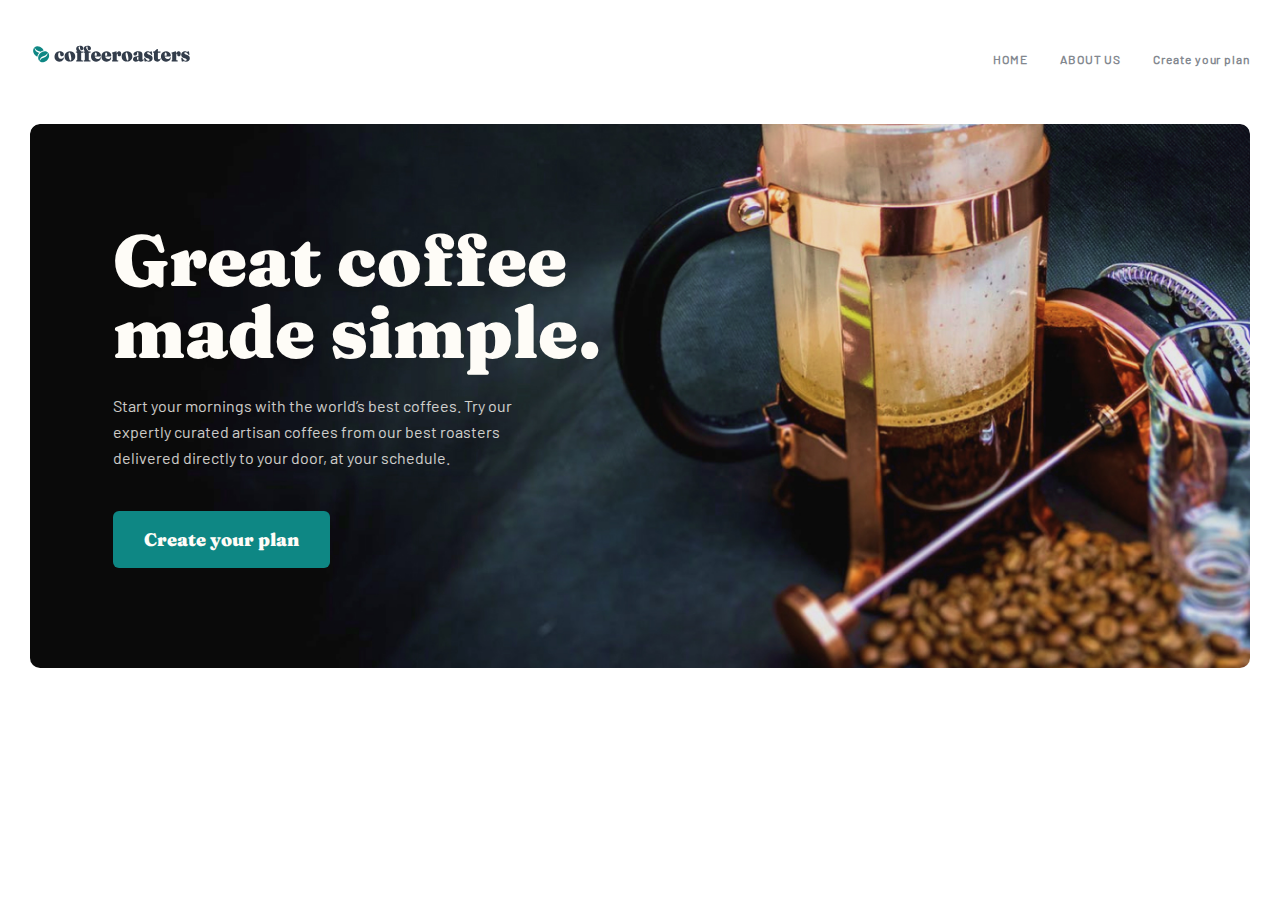
==== index.html @ 6fa4f89e "Iinitial commit" ====
<!DOCTYPE html>
<html lang="en">
<head>
    <meta charset="UTF-8">
    <meta http-equiv="X-UA-Compatible" content="IE=edge">
    <meta name="viewport" content="width=device-width, initial-scale=1.0">
    <title>cofferoaster's</title>
    <link rel="stylesheet" href="css/main.css">
</head>
<body>
    <header>
        <div class="container">
            <div class="site-header">
                <a class="site-header__logo" href="mobile.html">
                    <img src="./images/coffea-logo.svg" width="163" height="18" alt="coffea-logo">
                </a>
                <button class="site-header__btn"></button>
                <nav class="site-header__nav">
                    <ul class="site-header__nav-list">
                        <li class="site-header__list-items">
                            <a class="site-header__items-link" href="index.html">
                                HOME
                            </a>
                        </li>
                        <li class="site-header__list-items">
                            <a class="site-header__items-link" href="#">
                                ABOUT US
                            </a>
                        </li>
                        <li class="site-header__list-items">
                            <a class="site-header__items-link" href="#">
                                Create your plan
                            </a>
                        </li>
                    </ul>
                </nav>
            </div>
        </div>
    </header>
    <main class="site-main">
        <section>
            <div class="container">
                <div class="s1">
                    <div class="s1__intro">
                        <h1 class="s1__intro-title">
                            Great coffee
                            made simple. 
                        </h1>
                        <div class="s1__intro-text-box">
                            <p class="s1__intro-text">
                                Start your mornings with the world’s best coffees. Try our expertly curated artisan 
                                coffees from our best roasters delivered directly to your door, at your schedule.
                            </p>
                        </div>
                        <a class="s1__intro-btn" href="#">
                            Create your plan
                        </a>
                    </div>
                </div>
            </div>
        </section>
        <!-- <div class="add-and-remove">
            <div class="add-box">
                <a class="add" href="#">
                    add
                </a>
            </div>
            <div class="remove-box">
                <a class="remove" href="#">
                    remove
                </a>
            </div>
        </div> -->
    </main>
    <!-- <div class="modal">
        <div class="modal__show">
            <div class="modal__box">
                <button class="modal-close-button"></button>
                <nav>
                    <ul class="modal__s1-list">
                        <li class="modal__s1-items">
                            <a class="modal__s1-link" href="mobile.html">
                                Home
                            </a>
                        </li>
                        <li class="modal__s1-items">
                            <a class="modal__s1-link" href="#">
                                About Us
                            </a>
                        </li>
                        <li class="modal__s1-items">
                            <a class="modal__s1-link" href="#">
                                Create Your Plan
                            </a>
                        </li>
                    </ul>
                </nav>
            </div>
        </div>
    </div>
    <script src="./js/main.js"></script> -->
</body>
</html>
---- css/main.css ----
@font-face {
    font-family: "Fraunces";
    font-style: normal;
    font-weight: 900;
    src: local(''),
         url('../fonts/fraunces-v23-latin-900.woff2') format('woff2'),
         url('../fonts/fraunces-v23-latin-900.woff') format('woff');
}
@font-face {
    font-family: "Barlow";
    font-style: normal;
    font-weight: 400;
    src: local(''),
         url('../fonts/barlow-v12-latin-regular.woff2') format('woff2'),
         url('../fonts/barlow-v12-latin-regular.woff') format('woff');
}
  @font-face {
    font-family: "Barlow";
    font-style: italic;
    font-weight: 700;
    src: local(''),
         url('../fonts/barlow-v12-latin-700italic.woff2') format('woff2'),
         url('../fonts/barlow-v12-latin-700italic.woff') format('woff');
}
:root{
    --main-text-black-color : #333D4B;
    --main-black-bg-color: #2c343e;
    --main-green-bg-colors: #0e8784;
}
  
  /* GENERAL */
  
  html{
    height: 100%;
    box-sizing: border-box;
}
  
  body{
    display: flex;
    flex-direction: column;
    height: 100%;
    margin: 0;
    padding: 0;
    font-family: "Fraunces", "Arial", sans-serif;
    font-weight: 900;
}
  
  .visually-hidden {
    position: absolute;
    width: 1px;
    height: 1px;
    margin: -1px;
    padding: 0;
    border: 0;
    white-space: nowrap;
    clip-path: inset(100%);
    clip: rect(0 0 0 0);
    overflow: hidden;
}
  
  /* CONTAINER */
  
  .container{
    max-width: 1340px;
    margin: 0 auto;
    padding: 0 30px;
}
  
  /* STICKY-FOOTER */
  .site-main{
    flex-grow: 1;
}
.site-header {
    display: flex;
    align-items: center;
    justify-content: space-between;
    padding: 32px 0 40px 0;
}
.site-header__logo {
    
}
.site-header__btn {
    width: 16px;
    height: 15px;
    background-image: url("../images/3-pack.svg");
    background-color: transparent;
    border: 0;
}
.site-header__nav {
    display: none;
}
.site-header__nav-list {
    display: flex;
    align-items: center;
    padding-left: 0;
    list-style: none;
}

.site-header__list-items:not(:last-child) {
    margin-right: 32px;
}
.site-header__items-link {
    font-family: "Barlow";
    font-weight: 700;
    font-size: 12px;
    line-height: 15px;
    letter-spacing: 0.923077px;
    color: #83888F;
    text-decoration: none;
}
.s1 {
    width: 100%;
    height: auto;
    background-image: url("../images/coffea-mobile-hero-bg.jpg");
    background-size: cover;
    border-radius: 10px;
}
.s1__intro {
    display: flex;
    flex-direction: column;
    align-items: center;
    padding: 100px 25px;
}
.s1__intro-title {
    margin: 0 0 25px 0;
    font-size: 40px;
    line-height: 40px;
    text-align: center;
    color: #FEFCF7;
}
.s1__intro-text {
    margin: 0 0 40px 0;
    font-family: "Barlow";
    font-weight: 400;
    font-size: 15px;
    line-height: 25px;
    text-align: center;
    color: #FEFCF7;
    opacity: 0.8;
}
.s1__intro-btn {
    display: inline-block;
    font-family: "Fraunces";
    font-weight: 900;
    font-size: 18px;
    line-height: 25px;
    text-align: center;
    padding: 16px 31px;
    color: #FEFCF7;
    text-decoration: none;
    background-color: var(--main-green-bg-colors);
    border-radius: 6px;
}
/* @media only screen and (max-width: 570px) {
    .site-header {
        position: relative;
        top: 0%;
        left: 0%;
        z-index: 5;
        opacity: 1;
    }
    .modal {
        display: none;
        position: fixed;
        top: 0;
        left: 0;
        z-index: 1;
        width: 100%;
        height: 100%;
        background-color:  rgba(254, 252, 247, 0.9);
    }
    .modal__show {
        display: block;
    }
    .modal__box {
        display: flex;
        flex-direction: column;
        width: 200px;
        margin-top: 100px;
    }
    .modal-close-button {
        position: absolute;
        top: 20%;
        right: 8%;
        width: 14px;
        height: 13px;
        background-image: url("../images/close.svg");
        background-size: cover;
        background-color: transparent;
        border: 0;
    }
    .modal__s1-list {
        position: fixed;
        display: flex;
        flex-direction: column;
        align-items: center;
        width: 100%;
        height: auto;
        padding-left: 0;
        list-style: none;
    }
    .modal__s1-items {
        margin-bottom: 32px;
    }
    .modal__s1-link {
        font-size: 24px;
        line-height: 32px;
        text-align: center;
        text-decoration: none;
        color: #333D4B;
        
    }
    
}


.add-and-remove {
    
}
.add-box {
    display: none;
}
.add {

}
.remove-box {
    display: block;
}
.remove {

}
 */

@media only screen and (min-width: 570px){
    .site-header__logo {
        width: 236px;
        height: 26px;
    }
    .site-header__nav {
        display: block;
    }
    .site-header__btn {
        display: none;
    }
    .s1__intro {
        display: flex;
        flex-direction: column;
        align-items: flex-start;
        width: 400px;
        margin-left: 58px;
    }
    .s1__intro-title {
        font-size: 48px;
        line-height: 48px;
        text-align: start;
    }
    .s1__intro-text {
        text-align: start;
    }
    .s1 {
        background-image: url("../images/s1-tablet-bg.jpg");
    }

}
@media only screen and (min-width: 870px){
    .site-header__logo{
        width: 236px;
        height: 26px;
    }
    .site-header__items-link:hover {
        color: #333D4B;
    }
    .s1 {
        background-image: url("../images/s1-bg-desktop.jpg");
    }
    .s1__intro {
        width: 500px;
    }
    .s1__intro-title {
        font-size: 72px;
        line-height: 72px;
    }
    .s1__intro-text-box {
        width: 440px;
    }
    .s1__intro-text {
        font-size: 16px;
        line-height: 26px;
    }
    .s1__intro-btn:hover {
        background-color: #66D2CF;
    }
}
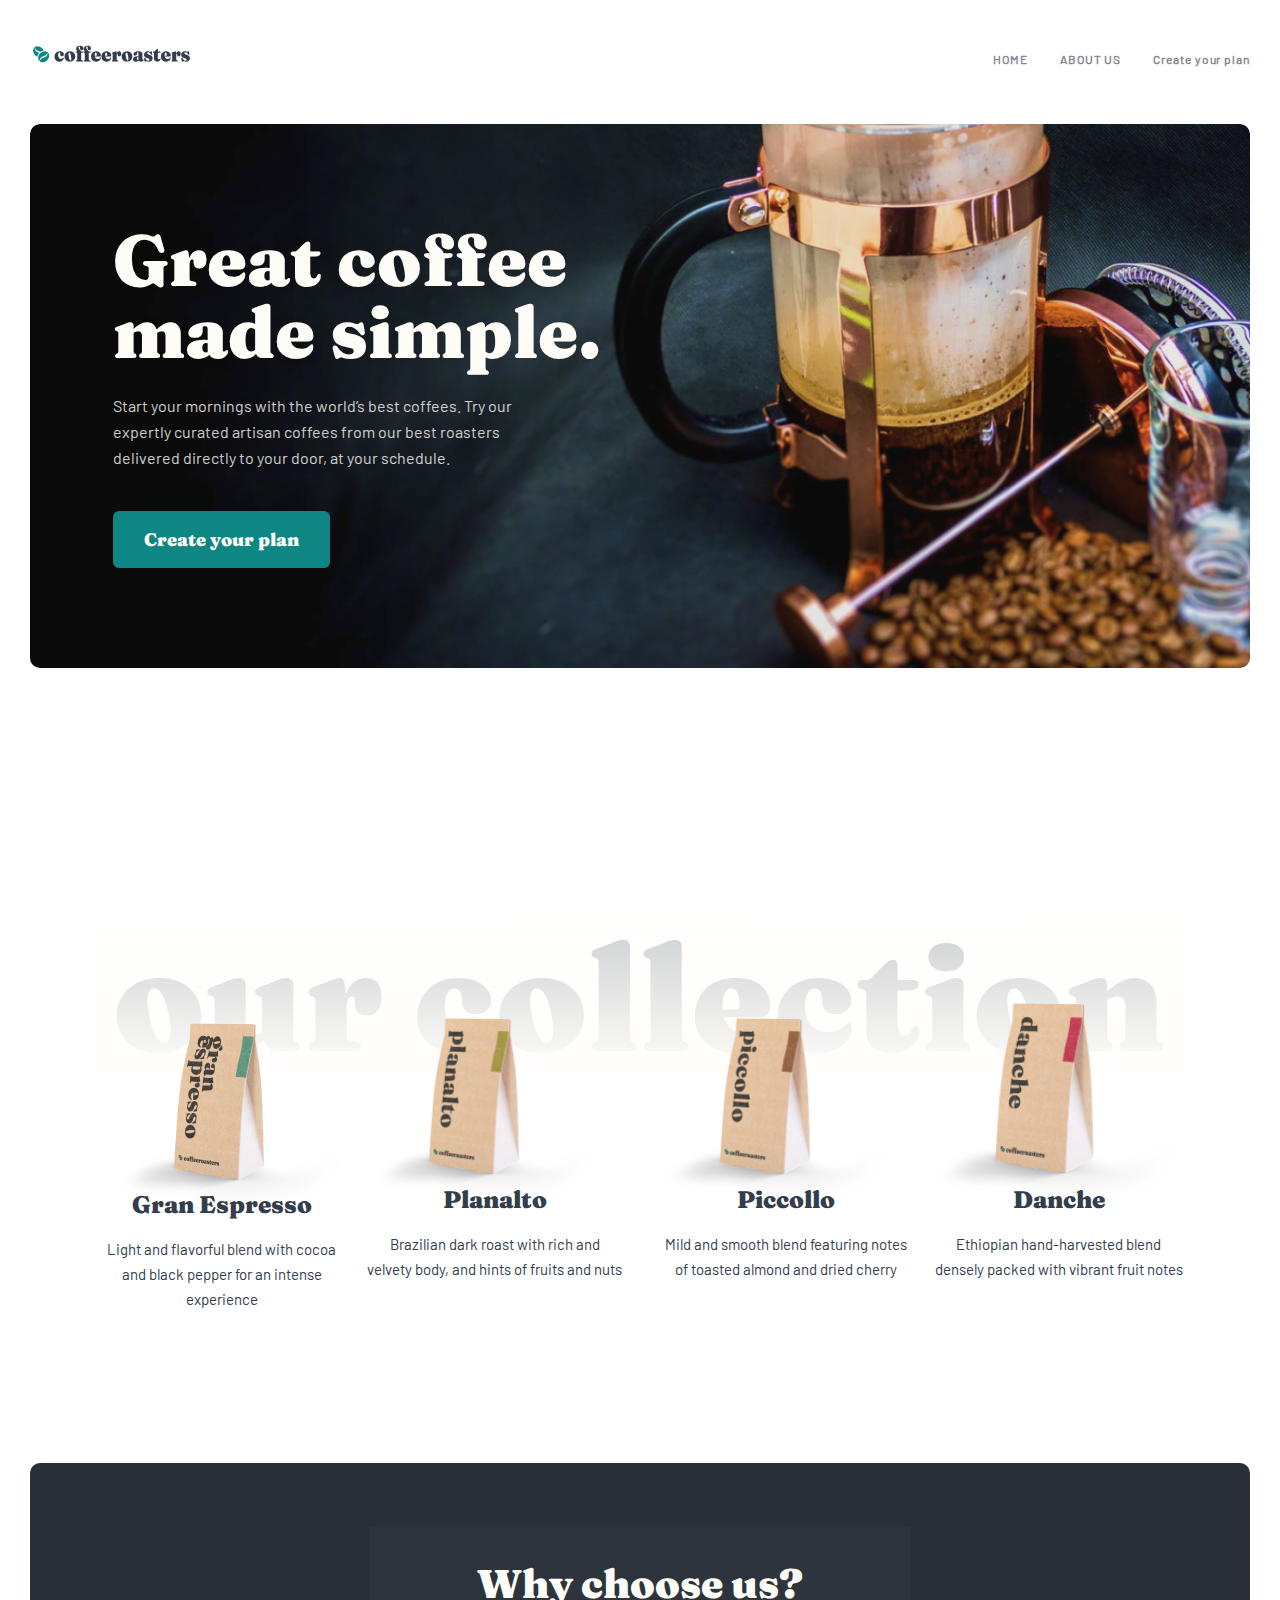
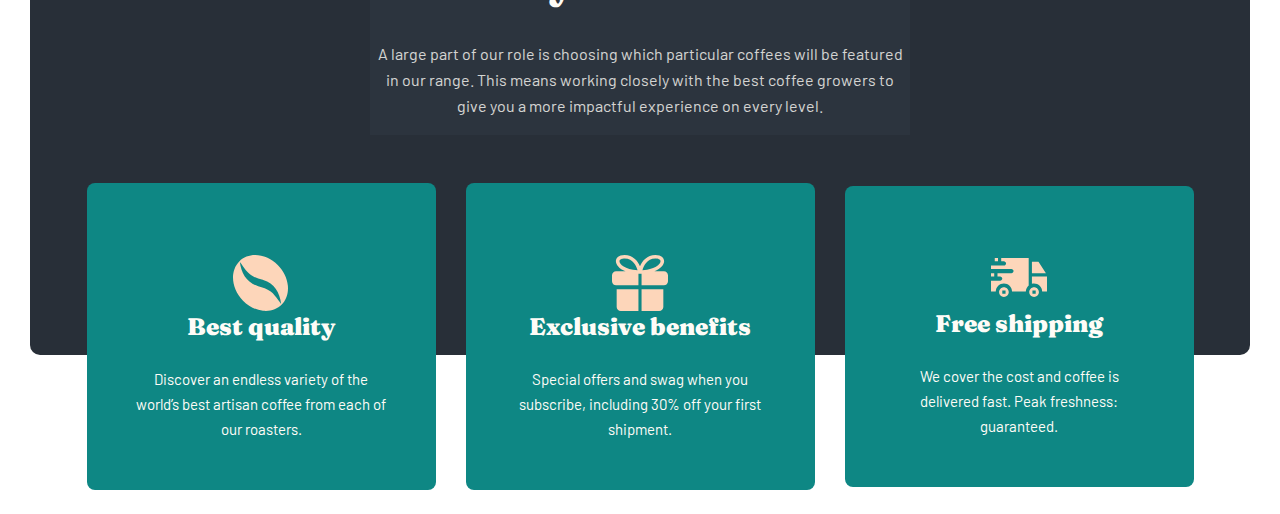
==== commit 43ac38ba: "add 2 sections" ====
--- a/index.html
+++ b/index.html
@@ -15,25 +15,27 @@
                     <img src="./images/coffea-logo.svg" width="163" height="18" alt="coffea-logo">
                 </a>
                 <button class="site-header__btn"></button>
-                <nav class="site-header__nav">
-                    <ul class="site-header__nav-list">
-                        <li class="site-header__list-items">
-                            <a class="site-header__items-link" href="index.html">
-                                HOME
-                            </a>
-                        </li>
-                        <li class="site-header__list-items">
-                            <a class="site-header__items-link" href="#">
-                                ABOUT US
-                            </a>
-                        </li>
-                        <li class="site-header__list-items">
-                            <a class="site-header__items-link" href="#">
-                                Create your plan
-                            </a>
-                        </li>
-                    </ul>
-                </nav>
+                <div class="site-header__nav-box">
+                    <nav class="site-header__nav-show">
+                        <ul class="site-header__nav-list">
+                            <li class="site-header__list-items">
+                                <a class="site-header__items-link" href="index.html">
+                                    HOME
+                                </a>
+                            </li>
+                            <li class="site-header__list-items">
+                                <a class="site-header__items-link" href="#">
+                                    ABOUT US
+                                </a>
+                            </li>
+                            <li class="site-header__list-items">
+                                <a class="site-header__items-link" href="#">
+                                    Create your plan
+                                </a>
+                            </li>
+                        </ul>
+                    </nav>
+                </div>
             </div>
         </div>
     </header>
@@ -59,45 +61,102 @@
                 </div>
             </div>
         </section>
-        <!-- <div class="add-and-remove">
-            <div class="add-box">
-                <a class="add" href="#">
-                    add
-                </a>
-            </div>
-            <div class="remove-box">
-                <a class="remove" href="#">
-                    remove
-                </a>
-            </div>
-        </div> -->
-    </main>
-    <!-- <div class="modal">
-        <div class="modal__show">
-            <div class="modal__box">
-                <button class="modal-close-button"></button>
-                <nav>
-                    <ul class="modal__s1-list">
-                        <li class="modal__s1-items">
-                            <a class="modal__s1-link" href="mobile.html">
-                                Home
-                            </a>
+        <section>
+            <div class="container">
+                <div class="s2">
+                    <!-- <div class="s2__intro-img"></div> -->
+                    <ul class="s2__list">
+                        <li class="s2__items">
+                            <div class="s2__items-box">
+                                <h3 class="s2__titles">
+                                    Gran Espresso
+                                </h3>
+                                <p class="s2__text">
+                                    Light and flavorful blend with cocoa and black pepper for an intense experience
+                                </p>
+                            </div>
                         </li>
-                        <li class="modal__s1-items">
-                            <a class="modal__s1-link" href="#">
-                                About Us
-                            </a>
+                        <li class="s2__items">
+                            <div class="s2__items-box">
+                                <h3 class="s2__titles">
+                                    Planalto
+                                </h3>
+                                <p class="s2__text">
+                                    Brazilian dark roast with rich and velvety body, and hints of fruits and nuts
+                                </p>
+                            </div>
                         </li>
-                        <li class="modal__s1-items">
-                            <a class="modal__s1-link" href="#">
-                                Create Your Plan
-                            </a>
+                        <li class="s2__items">
+                            <div class="s2__items-box">
+                                <h3 class="s2__titles">
+                                    Piccollo
+                                </h3>
+                                <p class="s2__text">
+                                    Mild and smooth blend featuring notes of toasted almond and dried cherry 
+                                </p>
+                            </div>
+                        </li>
+                        <li class="s2__items">
+                            <div class="s2__items-box">
+                                <h3 class="s2__titles">
+                                    Danche
+                                </h3>
+                                <p class="s2__text">
+                                    Ethiopian hand-harvested blend densely packed with vibrant fruit notes
+                                </p>
+                            </div>
                         </li>
                     </ul>
-                </nav>
+                </div>
             </div>
-        </div>
-    </div>
-    <script src="./js/main.js"></script> -->
+        </section>
+        <section>
+            <div class="container">
+                <div class="s3">
+                    <div class="s3__intro-box">
+                        <h2 class="s3__title">
+                            Why choose us?
+                        </h2>
+                        <p class="s3__text">
+                            A large part of our role is choosing which particular coffees will be featured  in our range. This means working closely with the best coffee growers to give you a more impactful experience on every level.
+                        </p>
+                    </div>
+                    <ul class="s3__list">
+                        <li class="s3__items">
+                            <div class="s3__items-box">
+                                <h3 class="s3__items-title">
+                                    Best quality
+                                </h3>
+                                <p class="s3__items-text">
+                                    Discover an endless variety of the world’s best artisan coffee from each of our roasters.
+                                </p>
+                            </div>
+                        </li>
+                        <li class="s3__items">
+                            <div class="s3__items-box">
+                                <h3 class="s3__items-title">
+                                    Exclusive benefits
+                                </h3>
+                                <p class="s3__items-text">
+                                    Special offers and swag when you subscribe, including 30% off your first shipment.
+                                </p>
+                            </div>
+                        </li>
+                        <li class="s3__items">
+                            <div class="s3__items-box">
+                                <h3 class="s3__items-title">
+                                    Free shipping
+                                </h3>
+                                <p class="s3__items-text">
+                                    We cover the cost and coffee is delivered fast. Peak freshness: guaranteed.
+                                </p>
+                            </div>
+                        </li>
+                    </ul>
+                </div>
+            </div>
+        </section>
+    </main>
+    <script src="./js/main.js"></script>
 </body>
 </html>--- a/css/main.css
+++ b/css/main.css
@@ -63,7 +63,7 @@
   .container{
     max-width: 1340px;
     margin: 0 auto;
-    padding: 0 30px;
+    padding: 0 20px;
 }
   
   /* STICKY-FOOTER */
@@ -71,6 +71,7 @@
     flex-grow: 1;
 }
 .site-header {
+    position: relative;
     display: flex;
     align-items: center;
     justify-content: space-between;
@@ -108,6 +109,8 @@
     color: #83888F;
     text-decoration: none;
 }
+
+
 .s1 {
     width: 100%;
     height: auto;
@@ -151,7 +154,158 @@
     background-color: var(--main-green-bg-colors);
     border-radius: 6px;
 }
-/* @media only screen and (max-width: 570px) {
+
+.s2 {
+    display: flex;
+    flex-direction: column;
+    flex-wrap: wrap;
+    align-items: center;
+    padding: 120px 0;
+}
+.s2__intro-img {
+    width: 100%;
+    height: 72px;
+    margin-bottom: 22px;
+
+}
+.s2__list {
+    display: flex;
+    flex-direction: column;
+    align-items: center;
+    flex-wrap: wrap;
+    padding-left: 0;
+    list-style: none;
+    background-image: url("../images/our-collection.svg");
+    background-position: calc(50% + 0px) calc(10% + -151px);
+    background-repeat: no-repeat;
+    background-size: contain;
+}
+.s2__items {
+    position: static;
+    margin-top: 70px;
+    margin-bottom: 48px;
+}
+.s2__items::before {
+    display: block;
+    width: 200px;
+    height: 151px;
+    margin: 0 auto 24px auto;
+    background-image: url("../images/gran-ekspresso-1.png");
+    background-size: contain;
+    background-repeat: no-repeat;
+    content: "";
+}
+.s2__items:nth-child(2)::before {
+    background-image: url("../images/planalto-2.png");
+}
+.s2__items:nth-child(3)::before {
+    background-image: url("../images/piccollo-3.png");
+}
+.s2__items:nth-child(4)::before {
+    background-image: url("../images/danche-4.png");
+}
+.s2__items-box {
+    max-width: 282px;
+    margin: 0 auto;
+}
+.s2__titles {
+    margin: 0 0 16px 0;
+    font-size: 24px;
+    line-height: 32px;
+    text-align: center;
+    color: #333D4B;
+}
+.s2__text {
+    font-family: "Barlow";
+    font-weight: 400;
+    font-size: 15px;
+    line-height: 25px;
+    text-align: center;
+    color: #333D4B;
+}
+
+.s3 {
+    position: relative;
+    display: flex;
+    flex-direction: column;
+    align-items: center;
+    padding: 64px 24px 660px 24px;
+    background-color: #282f38;
+    border-radius: 10px;
+}
+.s3__intro-box {
+    max-width: 280px;
+    background-color: #2C343E;
+}
+.s3__title {
+    font-size: 28px;
+    line-height: 28px;
+    text-align: center;
+    color: #FEFCF7;
+}
+.s3__text {
+    font-family: "Barlow";
+    font-weight: 400;
+    font-size: 15px;
+    line-height: 25px;
+    text-align: center;
+    color: #FEFCF7;
+    opacity: 0.8;
+}
+.s3__list {
+    position: absolute;
+    top: 35%;
+    left: 0%;
+    display: flex;
+    flex-direction: column;
+    width: 100%;
+    margin: 0 auto;
+    align-items: center;
+    padding-left: 0;
+    list-style: none;
+}
+.s3__items {
+    max-width: 270px;
+    margin-bottom: 24px;
+    padding: 72px 12px 48px 12px;
+    background-color: #0E8784;
+    border-radius: 8px;
+}
+.s3__items::before {
+    display: block;
+    max-width: 72px;
+    height: 72px;
+    margin: 0 auto 56px auto;
+    background-image: url("../images/best-quality.svg");
+    background-repeat: no-repeat;
+    content: "";
+}
+.s3__items:nth-child(2)::before {
+    background-image: url("../images/benefit.svg");
+}
+.s3__items:last-child::before {
+    max-width: 72px;
+    height: 50px;
+    background-image: url("../images/shipping.svg");
+}
+.s3__items-title {
+    margin: 0 0 24px 0;
+    font-size: 24px;
+    line-height: 32px;
+    text-align: center;
+    color: #FEFCF7;
+}
+.s3__items-text {
+    margin: 0;
+    font-family: "Barlow";
+    font-weight: 400;
+    font-size: 15px;
+    line-height: 25px;
+    text-align: center;
+    color: #FEFCF7;
+}
+
+@media only screen and (max-width: 570px) {
     .site-header {
         position: relative;
         top: 0%;
@@ -159,50 +313,36 @@
         z-index: 5;
         opacity: 1;
     }
-    .modal {
+    .site-header__nav-box {
         display: none;
-        position: fixed;
-        top: 0;
+        position:   absolute;
+        top: 100%;
         left: 0;
         z-index: 1;
         width: 100%;
-        height: 100%;
-        background-color:  rgba(254, 252, 247, 0.9);
-    }
-    .modal__show {
+        height: calc(100vh - 90px);
+        background-color: rgba(254, 252, 247, 0.9);
+    }
+    .site-header__nav-show {
         display: block;
     }
-    .modal__box {
-        display: flex;
-        flex-direction: column;
-        width: 200px;
-        margin-top: 100px;
-    }
-    .modal-close-button {
-        position: absolute;
-        top: 20%;
-        right: 8%;
-        width: 14px;
-        height: 13px;
-        background-image: url("../images/close.svg");
-        background-size: cover;
-        background-color: transparent;
-        border: 0;
-    }
-    .modal__s1-list {
+    .site-header__nav-list {
         position: fixed;
         display: flex;
         flex-direction: column;
         align-items: center;
         width: 100%;
         height: auto;
+        margin-top: 80px;
         padding-left: 0;
         list-style: none;
     }
-    .modal__s1-items {
+    .site-header__list-items {
         margin-bottom: 32px;
     }
-    .modal__s1-link {
+    .site-header__items-link {
+        font-family: "Fraunces";
+        font-weight: 900;
         font-size: 24px;
         line-height: 32px;
         text-align: center;
@@ -213,27 +353,12 @@
     
 }
 
-
-.add-and-remove {
-    
-}
-.add-box {
-    display: none;
-}
-.add {
-
-}
-.remove-box {
-    display: block;
-}
-.remove {
-
-}
- */
-
 @media only screen and (min-width: 570px){
+    .container {
+        padding: 0 25px;
+    }
     .site-header__logo {
-        width: 236px;
+        max-width: 236px;
         height: 26px;
     }
     .site-header__nav {
@@ -246,7 +371,7 @@
         display: flex;
         flex-direction: column;
         align-items: flex-start;
-        width: 400px;
+        max-width: 400px;
         margin-left: 58px;
     }
     .s1__intro-title {
@@ -260,9 +385,105 @@
     .s1 {
         background-image: url("../images/s1-tablet-bg.jpg");
     }
-
-}
+    .s2__list {
+        display: flex;
+        flex-direction: row;
+        flex-wrap: wrap;
+        justify-content: center;
+        margin-top: 50px;
+        background-image: url("../images/our-colection-tablet.svg");
+        background-position: calc(50% + 0px) calc(10% + -105px);
+        background-size: contain;
+    }
+    .s2__items {
+        display: flex;
+        flex-wrap: wrap;
+        align-items: center;
+        justify-content: space-between;
+        margin: 0;
+    }
+    .s2__items:first-child{
+        margin-top: 50px;
+    }
+    .s2__items::before {
+        display: block;
+        width: 255px;
+        height: 193px;
+        margin-right: 36px;
+        background-image: url("../images/gran-ekspresso-1.png");
+        background-size: contain;
+        background-repeat: no-repeat;
+        content: "";;
+    }
+    .s2__items:nth-child(2)::before {
+        margin: 35px 36px 0 0;
+        background-image: url("../images/planalto-2.png");
+    }
+    .s2__items:nth-child(3)::before {
+        margin: 35px 36px 0 0;
+        background-image: url("../images/piccollo-3.png");
+    }
+    .s2__items:nth-child(4)::before {
+        margin: 35px 36px 0 0;
+        background-image: url("../images/danche-4.png");
+    }
+    .s2__items-box {
+        margin-top: -12px;
+    }
+    .s3 {
+        padding-bottom: 365px;
+    }
+    .s3__intro-box {
+        max-width: 540px;
+    }
+    .s3__title {
+        font-size: 32px;
+        line-height: 48px;
+    }
+    .s3__list {
+        top: 50%;
+    }
+    .s3__items {
+        display: flex;
+        flex-direction: row;
+        align-items: center;
+        max-width: 573px;
+        margin-bottom: 24px;
+        padding: 41px 48px 41px 70px;
+        background-color: #0E8784;
+        border-radius: 8px;
+    }
+    .s3__items::before {
+        display: block;
+        width: 56px;
+        height: 56px;
+        margin: 0 56px 0 0;
+        background-image: url("../images/best-quality.svg");
+        background-repeat: no-repeat;
+        background-size: contain;
+        content: "";
+    }
+    .s3__items:nth-child(2)::before {
+        background-image: url("../images/benefit.svg");
+    }
+    .s3__items:last-child::before {
+        max-width: 72px;
+        height: 50px;
+        background-image: url("../images/shipping.svg");
+    }
+
+    .s3__items-box {
+        width: 343px;
+    }
+
+
+
+}
+
 @media only screen and (min-width: 870px){
+    .container {
+        padding: 0 30px;
+    }
     .site-header__logo{
         width: 236px;
         height: 26px;
@@ -274,7 +495,7 @@
         background-image: url("../images/s1-bg-desktop.jpg");
     }
     .s1__intro {
-        width: 500px;
+        max-width: 500px;
     }
     .s1__intro-title {
         font-size: 72px;
@@ -290,4 +511,81 @@
     .s1__intro-btn:hover {
         background-color: #66D2CF;
     }
-}
+    .s2__list {
+        display: flex;
+        flex-wrap: nowrap;
+        align-items: flex-start;
+        justify-content: space-between;
+        background-image: url("../images/our-collection-laptop.svg");
+        background-position: calc(50% + 0px) calc(50% + -108px);
+        background-size: contain;
+    }
+    .s2__items {
+        display: flex;
+        flex-direction: column;
+        justify-content: space-between;
+        margin-top: 130px;
+    }
+    .s2__items:nth-child(1)::before {
+        margin-top: 120px;
+    }
+    .s2__items:nth-child(2)::before {
+        margin: 35px 36px 0 0;
+        background-image: url("../images/planalto-2.png");
+    }
+    .s2__items:nth-child(3)::before {
+        margin: 35px 36px 0 0;
+        background-image: url("../images/piccollo-3.png");
+    }
+    .s2__items:nth-child(4)::before {
+        margin: 35px 0 0 0;
+        background-image: url("../images/danche-4.png");
+    }
+    .s2__items::before {
+        margin: 0;
+    }
+    .s2__items-box {
+        max-width: 255px;
+    }
+    .s3 {
+        padding-bottom: 220px;
+    }
+    .s3__list {
+        top: 65%;
+        display: flex;
+        flex-direction: row;
+        justify-content: center;
+        margin: 0 auto;
+    }
+    .s3__items {
+        max-width: 350px;
+        display: flex;
+        flex-direction: column;
+        align-items: center;
+        padding: 72px 47px 48px 47px;
+    }
+    .s3__items::before {
+        margin: 0 auto;
+    }
+    .s3__items:not(:last-child){
+        margin-right: 30px;
+    }
+    .s3__items-box {
+        max-width: 255px;
+    }
+    .s3__title {
+        font-size: 40px;
+        line-height: 48px;
+    }
+    .s3__text {
+        font-size: 16px;
+        line-height: 26px;
+    }
+
+
+
+
+}
+
+
+
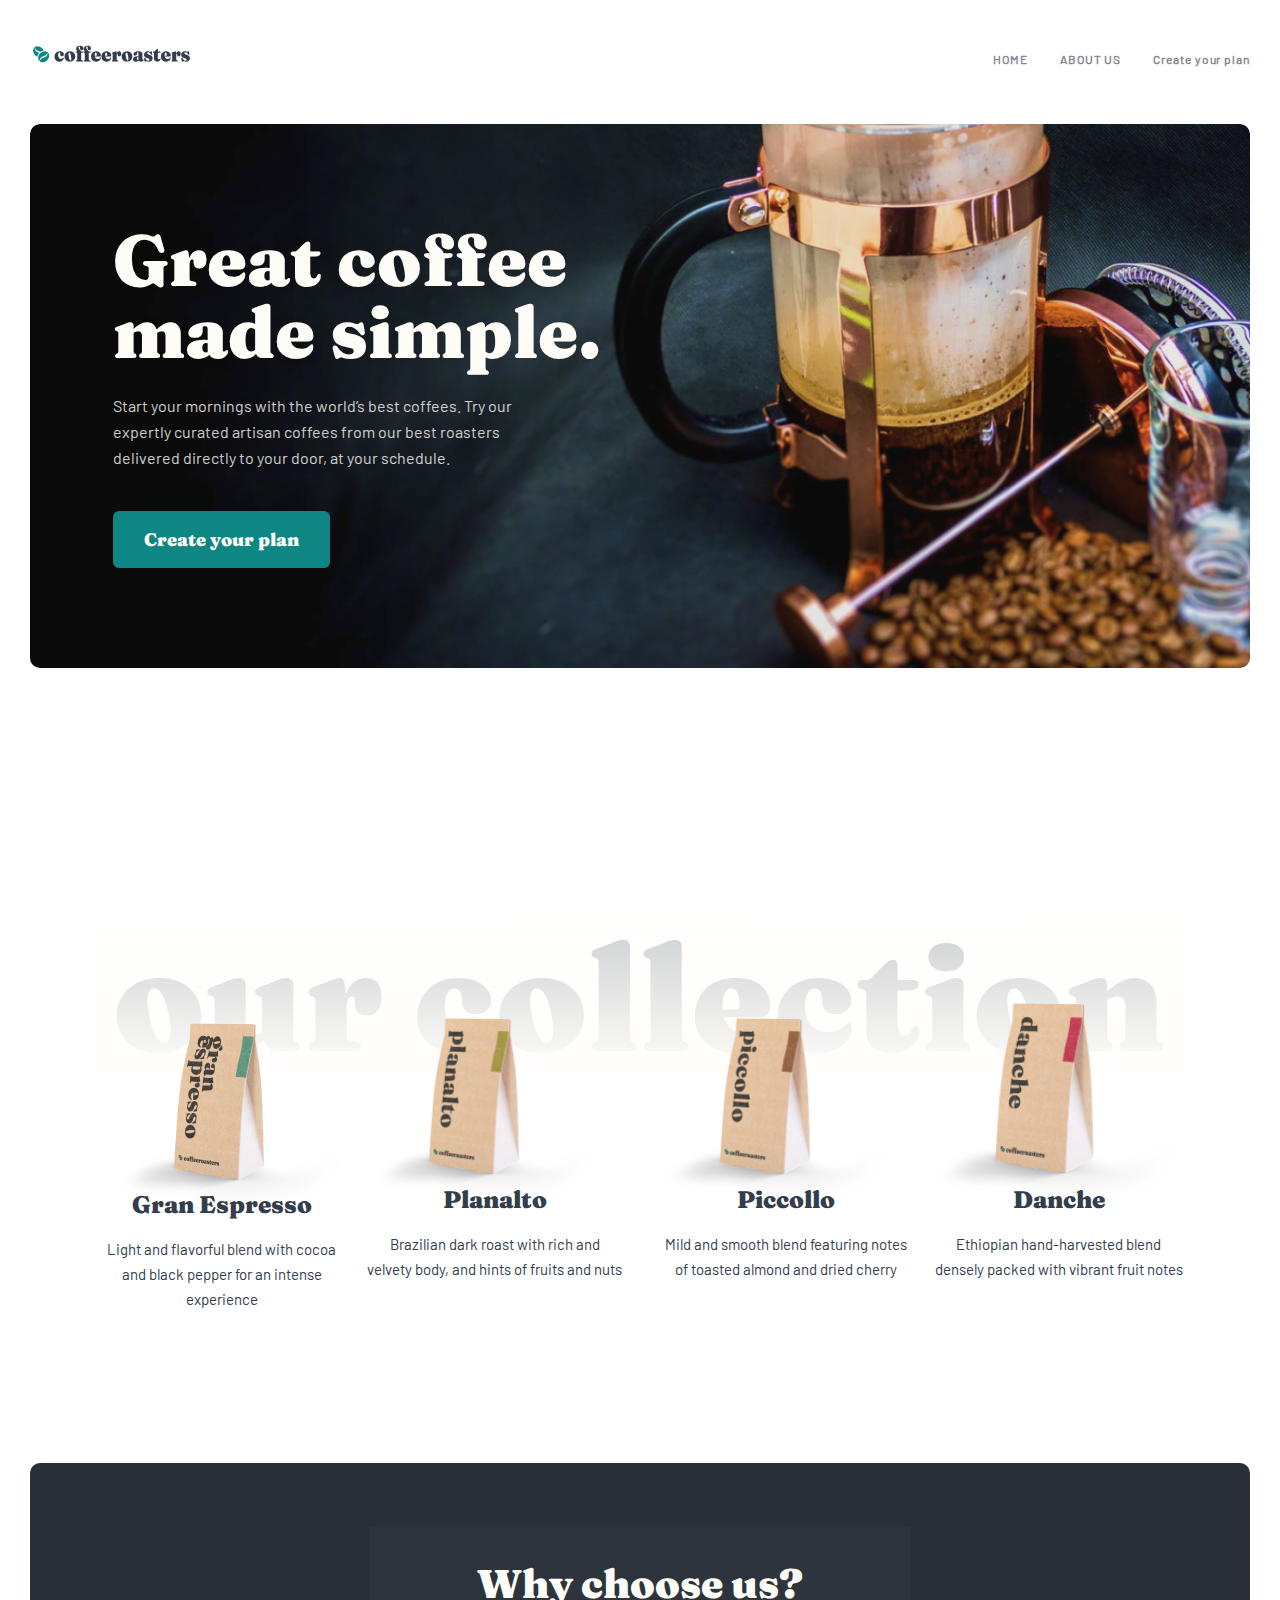
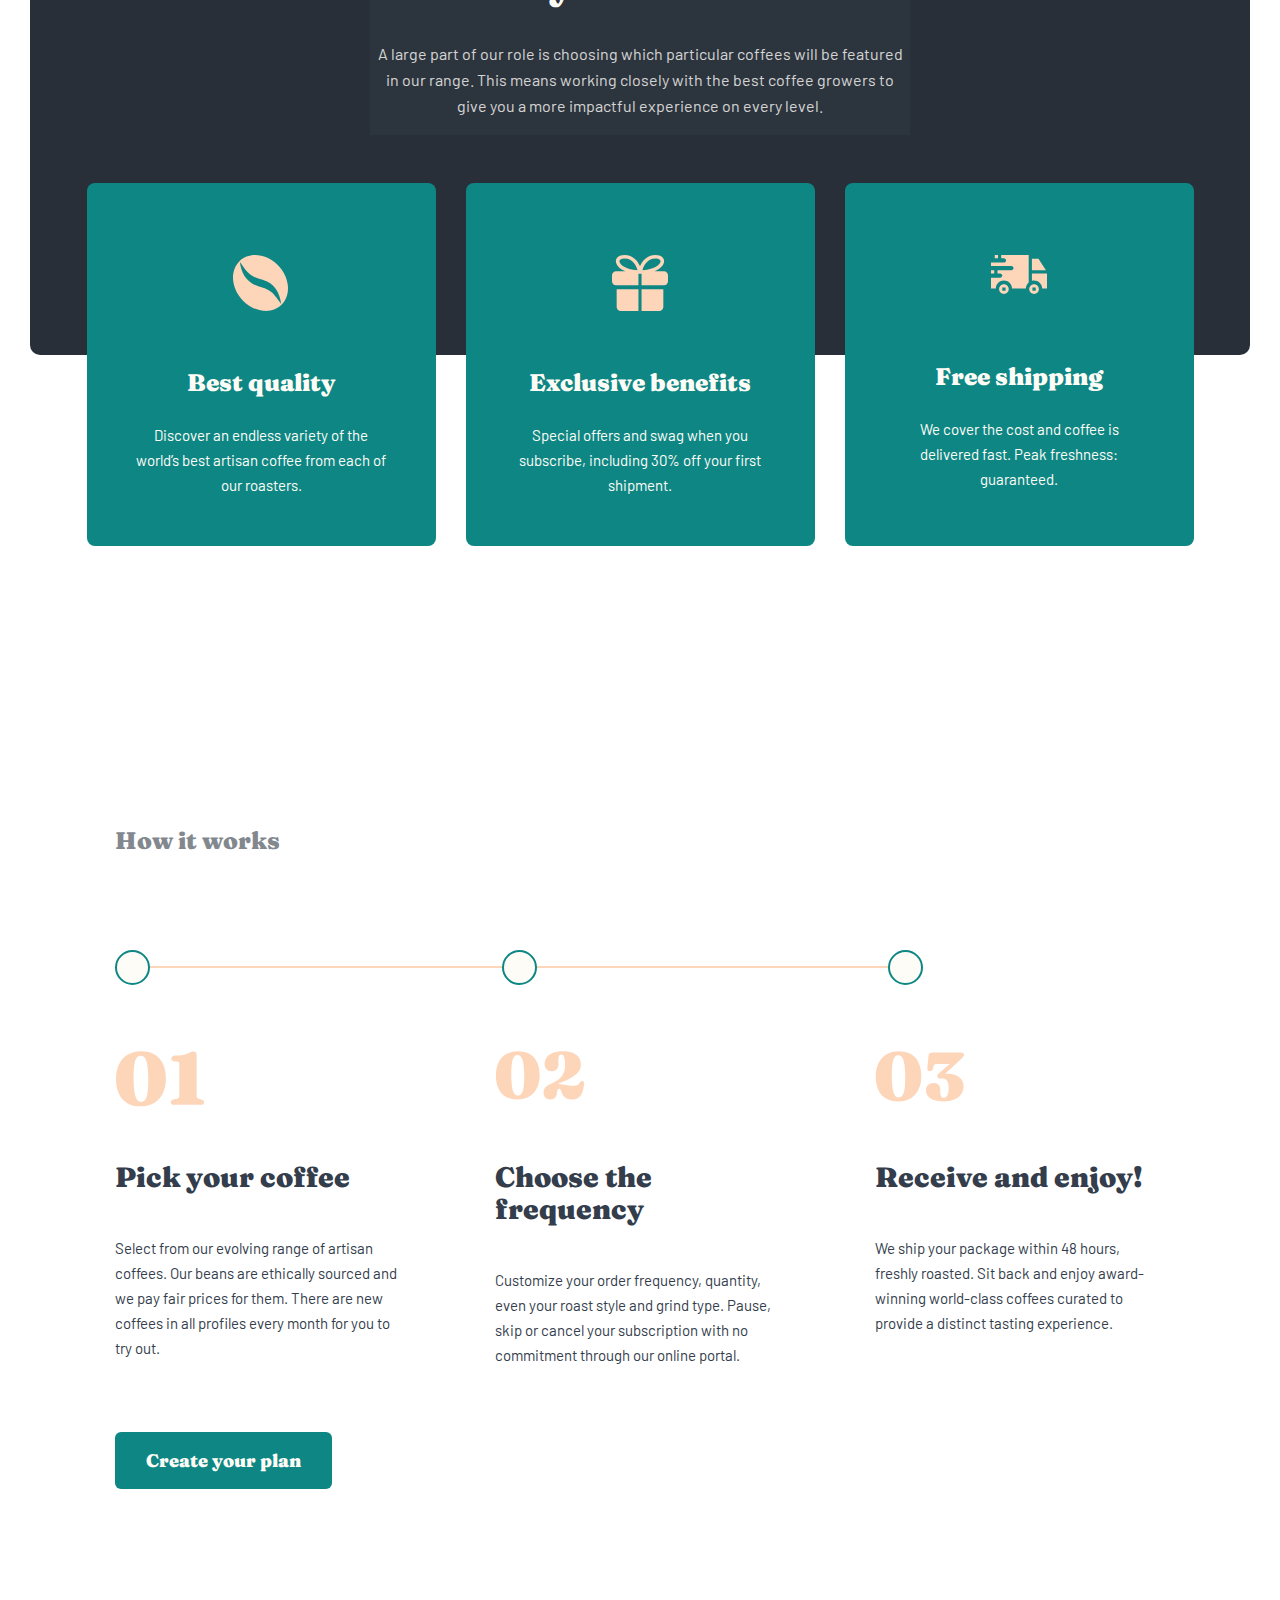
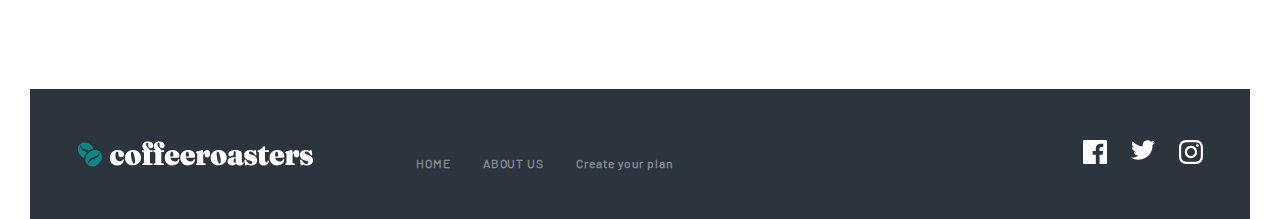
==== commit 169f2b87: "add 2 sections and fix some errors" ====
--- a/index.html
+++ b/index.html
@@ -156,7 +156,97 @@
                 </div>
             </div>
         </section>
+        <section>
+            <div class="container">
+                <div class="s4">
+                    <h2 class="s4__title">
+                        How it works
+                    </h2>
+                    <ul class="s4__list">
+                        <li class="s4__items">
+                            <div class="s4__items-box">
+                                <h3 class="s4__items-title">
+                                    Pick your coffee
+                                </h3>
+                                <p class="s4__items-text">
+                                    Select from our evolving range of artisan coffees. Our beans are ethically sourced and we pay fair prices for them. There are new coffees in all profiles every month for you to try out.
+                                </p>
+                            </div>
+                        </li>
+                        <li class="s4__items">
+                            <div class="s4__items-box">
+                                <h3 class="s4__items-title">
+                                    Choose the frequency
+                                </h3>
+                                <p class="s4__items-text">
+                                    Customize your order frequency, quantity, even your roast style and grind type. Pause, skip or cancel your subscription with no commitment through our online portal.
+                                </p>
+                            </div>
+                        </li>
+                        <li class="s4__items">
+                            <div class="s4__items-box">
+                                <h3 class="s4__items-title">
+                                    Receive and enjoy!
+                                </h3>
+                                <p class="s4__items-text">
+                                    We ship your package within 48 hours, freshly roasted. Sit back and enjoy award-winning 
+                                    world-class coffees curated to provide a distinct tasting experience.
+                                </p>
+                            </div>
+                        </li>
+                    </ul>
+                    <a class="s4__button" href="#">
+                        Create your plan
+                    </a>
+                </div>
+            </div>
+        </section>
     </main>
+
+    <footer>
+        <div class="container">
+            <div class="site-footer">
+                <a class="site-footer__logo" href="index.html">
+                    <img class="site-footer__logo" src="./images/coffea-logo-white.svg" width="218" height="24" alt="site footer logo">
+                </a>
+                <ul class="site-footer__nav-list">
+                    <li class="site-footer__nav-items">
+                        <a class="site-footer__nav-link" href="index.html">
+                            HOME
+                        </a>
+                    </li>
+                    <li class="site-footer__nav-items">
+                        <a class="site-footer__nav-link" href="#">
+                            ABOUT US
+                        </a>
+                    </li>
+                    <li class="site-footer__nav-items">
+                        <a class="site-footer__nav-link" href="#">
+                            Create your plan
+                        </a>
+                    </li>
+                </ul>
+                <div class="site-footer__social-icons-box">
+                    <a class="site-footer__social-icons" href="#">
+                        <svg class="site-footer__social-icons" width="24" height="24" viewBox="0 0 24 24" fill="CurrentColor" xmlns="http://www.w3.org/2000/svg">
+                            <path d="M22.675 0H1.325C0.593 0 0 0.593 0 1.325V22.676C0 23.407 0.593 24 1.325 24H12.82V14.706H9.692V11.084H12.82V8.413C12.82 5.313 14.713 3.625 17.479 3.625C18.804 3.625 19.942 3.724 20.274 3.768V7.008L18.356 7.009C16.852 7.009 16.561 7.724 16.561 8.772V11.085H20.148L19.681 14.707H16.561V24H22.677C23.407 24 24 23.407 24 22.675V1.325C24 0.593 23.407 0 22.675 0Z" fill="CurrentColor"/>
+                            </svg>
+                    </a>
+                    <a class="site-footer__social-icons" href="#">
+                        <svg class="site-footer__social-icons" width="24" height="20" viewBox="0 0 24 20" fill="CurrentColor" xmlns="http://www.w3.org/2000/svg">
+                            <path d="M24 2.55699C23.117 2.94899 22.168 3.21299 21.172 3.33199C22.189 2.72299 22.97 1.75799 23.337 0.607986C22.386 1.17199 21.332 1.58199 20.21 1.80299C19.313 0.845986 18.032 0.247986 16.616 0.247986C13.437 0.247986 11.101 3.21399 11.819 6.29299C7.728 6.08799 4.1 4.12799 1.671 1.14899C0.381 3.36199 1.002 6.25699 3.194 7.72299C2.388 7.69699 1.628 7.47599 0.965 7.10699C0.911 9.38799 2.546 11.522 4.914 11.997C4.221 12.185 3.462 12.229 2.69 12.081C3.316 14.037 5.134 15.46 7.29 15.5C5.22 17.123 2.612 17.848 0 17.54C2.179 18.937 4.768 19.752 7.548 19.752C16.69 19.752 21.855 12.031 21.543 5.10599C22.505 4.41099 23.34 3.54399 24 2.55699Z" fill="CurrentColor"/>
+                            </svg>
+                    </a>
+                    <a class="site-footer__social-icons" href="#">
+                        <svg class="site-footer__social-icons" width="24" height="24" viewBox="0 0 24 24" fill="CurrentColor" xmlns="http://www.w3.org/2000/svg">
+                            <path fill-rule="evenodd" clip-rule="evenodd" d="M12 0C8.741 0 8.333 0.014 7.053 0.072C2.695 0.272 0.273 2.69 0.073 7.052C0.014 8.333 0 8.741 0 12C0 15.259 0.014 15.668 0.072 16.948C0.272 21.306 2.69 23.728 7.052 23.928C8.333 23.986 8.741 24 12 24C15.259 24 15.668 23.986 16.948 23.928C21.302 23.728 23.73 21.31 23.927 16.948C23.986 15.668 24 15.259 24 12C24 8.741 23.986 8.333 23.928 7.053C23.732 2.699 21.311 0.273 16.949 0.073C15.668 0.014 15.259 0 12 0ZM12 2.163C15.204 2.163 15.584 2.175 16.85 2.233C20.102 2.381 21.621 3.924 21.769 7.152C21.827 8.417 21.838 8.797 21.838 12.001C21.838 15.206 21.826 15.585 21.769 16.85C21.62 20.075 20.105 21.621 16.85 21.769C15.584 21.827 15.206 21.839 12 21.839C8.796 21.839 8.416 21.827 7.151 21.769C3.891 21.62 2.38 20.07 2.232 16.849C2.174 15.584 2.162 15.205 2.162 12C2.162 8.796 2.175 8.417 2.232 7.151C2.381 3.924 3.896 2.38 7.151 2.232C8.417 2.175 8.796 2.163 12 2.163ZM5.838 12C5.838 8.597 8.597 5.838 12 5.838C15.403 5.838 18.162 8.597 18.162 12C18.162 15.404 15.403 18.163 12 18.163C8.597 18.163 5.838 15.403 5.838 12ZM12 16C9.791 16 8 14.21 8 12C8 9.791 9.791 8 12 8C14.209 8 16 9.791 16 12C16 14.21 14.209 16 12 16ZM16.965 5.595C16.965 4.8 17.61 4.155 18.406 4.155C19.201 4.155 19.845 4.8 19.845 5.595C19.845 6.39 19.201 7.035 18.406 7.035C17.61 7.035 16.965 6.39 16.965 5.595Z" fill="CurrentColor"/>
+                            </svg>
+                    </a>
+                </div>
+            </div>
+        </div>
+    </footer>
+
     <script src="./js/main.js"></script>
 </body>
 </html>--- a/css/main.css
+++ b/css/main.css
@@ -77,15 +77,25 @@
     justify-content: space-between;
     padding: 32px 0 40px 0;
 }
-.site-header__logo {
-    
-}
 .site-header__btn {
     width: 16px;
     height: 15px;
     background-image: url("../images/3-pack.svg");
+    background-repeat: no-repeat;
     background-color: transparent;
     border: 0;
+}
+.site-header__nav-show .site-header__nav-box {
+    display: block;
+}
+.site-header__nav-show .site-header__btn {
+    width: 16px;
+    height: 15px;
+    background-image: url("../images/close.svg");
+    background-repeat: no-repeat;
+    background-color: transparent;
+    border: 0;
+
 }
 .site-header__nav {
     display: none;
@@ -305,6 +315,124 @@
     color: #FEFCF7;
 }
 
+.s4 {
+    padding: 676px 0 120px 0;
+    display: flex;
+    flex-direction: column;
+    align-items: center;
+}
+.s4__title {
+    font-size: 24px;
+    line-height: 32px;
+    text-align: center;
+    color: #83888F;
+}
+.s4__list {
+    position: relative;
+    display: flex;
+    flex-direction: column;
+    align-items: center;
+    padding-left: 0;
+    list-style: none;
+}
+.s4__items {
+    max-width: 327px;
+}
+.s4__items:first-child {
+    margin-top: 80px;
+}
+.s4__items:not(:first-child) {
+    margin-top: 56px;
+}
+.s4__items:last-child {
+    margin-bottom: 80px;
+}
+.s4__items-box::before {
+    display: block;
+    width: 90px;
+    height: 72px;
+    margin: 0 auto 24px auto;
+    background-image: url("../images/01.svg");
+    background-repeat: no-repeat;
+    background-size: contain;
+    content: "";
+}
+.s4__items:nth-child(2) .s4__items-box::before {
+    background-image: url("../images/02.svg");
+}
+.s4__items:nth-child(3) .s4__items-box::before {
+    background-image: url("../images/03.svg");
+}
+.s4__items-title {
+    margin: 0 0 24px 0;
+    font-size: 28px;
+    line-height: 32px;
+    text-align: center;
+    color: #333D4B;
+}
+.s4__items-text {
+    margin: 0;
+    font-family: "Barlow";
+    font-weight: 400;
+    font-size: 15px;
+    line-height: 25px; 
+    text-align: center;
+    color: #333D4B;
+}
+.s4__button {
+    padding: 16px 31px;
+    font-size: 18px;
+    line-height: 25px; 
+    text-align: center;
+    text-decoration: none;
+    color: #FEFCF7;
+    background-color: #0E8784;
+    border-radius: 6px;
+}
+
+.site-footer {
+    display: flex;
+    flex-direction: column;
+    align-items: center;
+    padding: 54px;
+    background-color: #2c343e;
+}
+.site-footer__logo {
+    margin-bottom: 49px;
+}
+.site-footer__nav-list {
+    margin-bottom: 49px;
+    padding-left: 0;
+    display: flex;
+    flex-direction: column;
+    align-items: center;
+    list-style: none;
+}
+.site-footer__nav-items:not(:last-child) {
+    margin-bottom: 24px;
+}
+.site-footer__nav-link {
+    font-family: 'Barlow';
+    font-style: normal;
+    font-weight: 700;
+    font-size: 12px;
+    line-height: 15px; 
+    letter-spacing: 0.923077px;
+    text-decoration: none;
+    color: #83888F;
+}
+.site-footer__social-icons-box {
+    display: flex;
+    margin: 0 auto;
+}
+.site-footer__social-icons {
+    color: white;
+}
+.site-footer__social-icons:not(:last-child) {
+    margin-right: 24px;
+}
+
+
 @media only screen and (max-width: 570px) {
     .site-header {
         position: relative;
@@ -315,7 +443,7 @@
     }
     .site-header__nav-box {
         display: none;
-        position:   absolute;
+        position: absolute;
         top: 100%;
         left: 0;
         z-index: 1;
@@ -324,10 +452,10 @@
         background-color: rgba(254, 252, 247, 0.9);
     }
     .site-header__nav-show {
-        display: block;
+        display: flex;
     }
     .site-header__nav-list {
-        position: fixed;
+        position: absolute;
         display: flex;
         flex-direction: column;
         align-items: center;
@@ -442,6 +570,7 @@
     }
     .s3__list {
         top: 50%;
+        align-items: flex-start;
     }
     .s3__items {
         display: flex;
@@ -471,12 +600,121 @@
         height: 50px;
         background-image: url("../images/shipping.svg");
     }
-
     .s3__items-box {
-        width: 343px;
-    }
-
-
+        max-width: 343px;
+    }
+
+    .s4 {
+        margin-left: 85px;
+        padding: 450px 0 144px 0;
+        display: flex;
+        flex-direction: column;
+        align-items: flex-start;
+    }
+    .s4__title {
+        margin-bottom: 178px;
+        font-size: 24px;
+        line-height: 32px;
+        color: #83888F;
+    }
+    .s4__list {
+        position: relative;
+        margin-bottom: 64px;
+        padding-left: 0;
+        display: flex;
+        flex-direction: row;
+        justify-content: space-between;
+        align-items: flex-start;
+        list-style: none;
+    }
+    .s4__list::before {
+        position: absolute;
+        top: -27%;
+        left: 2.5%;
+        display: block;
+        width: 467px;
+        height: 2px;
+        background-color: #FDD6BA;
+        content: "";
+    }
+    .s4__items {
+        max-width: 223px;
+        margin: 0;
+    }
+    .s4__items:first-child {
+        margin-top: 0;
+    }
+    .s4__items:nth-child(2) {
+        margin: 0 10px;
+    }
+    .s4__items:last-child {
+        margin-top: 0;
+        margin-bottom: 0;
+    }
+    .s4__items::before {
+        position: absolute;
+        top: -32%;
+        left: 0%;
+        display: block;
+        width: 31px;
+        height: 31px;
+        border: 2px solid #0E8784;
+        border-radius: 50px;
+        background-color: #fefcf7;
+        content: "";
+    }
+    .s4__items:nth-child(2)::before {
+        left: 34%;
+    }
+    .s4__items:nth-child(3)::before {
+        left: 68%;
+    }
+    .s4__items-box::before {
+        margin: 0 0 38px 0;
+    }
+    .s4__items-title {
+        margin: 0 0 40px 0;
+        font-size: 28px;
+        line-height: 32px;
+        text-align: start;
+        color: #333D4B;
+    }
+    .s4__items-text {
+        margin: 0;
+        font-family: "Barlow";
+        font-weight: 400;
+        font-size: 15px;
+        line-height: 25px;
+        text-align: start;
+        color: #333D4B;
+    }
+    .s4__button {
+        padding: 16px 31px;
+        font-size: 18px;
+        line-height: 25px; 
+        text-align: center;
+        text-decoration: none;
+        color: #FEFCF7;
+        background-color: #0E8784;
+        border-radius: 6px;
+    }
+    .site-footer__logo {
+        width: 236px;
+        height: 26px;
+        margin-bottom: 32px;
+    }
+    .site-footer__nav-list {
+        margin-bottom: 65px;
+        padding-left: 0;
+        display: flex;
+        flex-direction: row;
+        align-items: center;
+        list-style: none;
+    }
+    .site-footer__nav-items:not(:last-child) {
+        margin-bottom: 0;
+        margin-right: 32px;
+    }
 
 }
 
@@ -484,8 +722,8 @@
     .container {
         padding: 0 30px;
     }
-    .site-header__logo{
-        width: 236px;
+    .site-header__logo {
+        max-width: 236px;
         height: 26px;
     }
     .site-header__items-link:hover {
@@ -502,13 +740,14 @@
         line-height: 72px;
     }
     .s1__intro-text-box {
-        width: 440px;
+        max-width: 440px;
     }
     .s1__intro-text {
         font-size: 16px;
         line-height: 26px;
     }
     .s1__intro-btn:hover {
+        cursor: pointer;
         background-color: #66D2CF;
     }
     .s2__list {
@@ -555,6 +794,7 @@
         display: flex;
         flex-direction: row;
         justify-content: center;
+        align-items: stretch;
         margin: 0 auto;
     }
     .s3__items {
@@ -565,7 +805,7 @@
         padding: 72px 47px 48px 47px;
     }
     .s3__items::before {
-        margin: 0 auto;
+        margin: 0 auto 56px auto;
     }
     .s3__items:not(:last-child){
         margin-right: 30px;
@@ -582,10 +822,135 @@
         line-height: 26px;
     }
 
-
-
-
-}
-
-
-
+    .s4 {
+        margin-left: 85px;
+        padding: 450px 0 200px 0;
+        display: flex;
+        flex-direction: column;
+        align-items: flex-start;
+    }
+    .s4__title {
+        margin-bottom: 178px;
+        font-size: 24px;
+        line-height: 32px;
+        color: #83888F;
+    }
+    .s4__list {
+        position: relative;
+        margin-bottom: 64px;
+        padding-left: 0;
+        display: flex;
+        flex-direction: row;
+        justify-content: space-between;
+        align-items: flex-start;
+        list-style: none;
+    }
+    .s4__list::before {
+        position: absolute;
+        top: -27%;
+        left: 2.5%;
+        display: block;
+        width: 760px;
+        height: 2px;
+        background-color: #FDD6BA;
+        content: "";
+    }
+    .s4__items {
+        max-width: 285px;
+        margin: 0;
+    }
+    .s4__items:first-child {
+        margin-top: 0;
+    }
+    .s4__items:nth-child(2) {
+        margin: 0 95px;
+    }
+    .s4__items:last-child {
+        margin-top: 0;
+        margin-bottom: 0;
+    }
+    .s4__items::before {
+        position: absolute;
+        top: -32%;
+        left: 0%;
+        display: block;
+        width: 31px;
+        height: 31px;
+        border: 2px solid #0E8784;
+        border-radius: 50px;
+        background-color: #fefcf7;
+        content: "";
+    }
+    .s4__items:nth-child(2)::before {
+        left: 37%;
+    }
+    .s4__items:nth-child(3)::before {
+        left: 74%;
+    }
+    .s4__items-box::before {
+        margin: 0 0 38px 0;
+    }
+    .s4__items-title {
+        margin: 0 0 43px 0;
+        font-size: 28px;
+        line-height: 32px;
+        text-align: start;
+        color: #333D4B;
+    }
+    .s4__items-text {
+        margin: 0;
+        font-family: "Barlow";
+        font-weight: 400;
+        font-size: 15px;
+        line-height: 25px;
+        text-align: start;
+        color: #333D4B;
+    }
+    .s4__button {
+        padding: 16px 31px;
+        font-size: 18px;
+        line-height: 25px; 
+        text-align: center;
+        text-decoration: none;
+        color: #FEFCF7;
+        background-color: #0E8784;
+        border-radius: 6px;
+    }
+    .s4__button:hover {
+        cursor: pointer;
+        background-color: #66D2CF;
+    }
+    .site-footer {
+        display: flex;
+        flex-direction: row;
+        align-items: center;
+        padding: 47px;
+        background-color: #2c343e;
+    }
+    .site-footer__logo {
+        margin-right: 103px;
+        margin-bottom: 0;
+    }
+    .site-footer__nav-list {
+        margin-bottom: 0;
+        flex-direction: row;
+    }
+    .site-footer__nav-items:not(:last-child) {
+        margin-bottom: 0;
+        margin-right: 32px;
+    }
+    .site-footer__nav-link:hover {
+        color: #FEFCF7;
+    }
+    .site-footer__social-icons-box {
+        margin: 0 0 0 auto;
+    }
+    .site-footer__social-icons:hover {
+        color: #FDD6BA;
+    }
+
+
+}
+
+
+
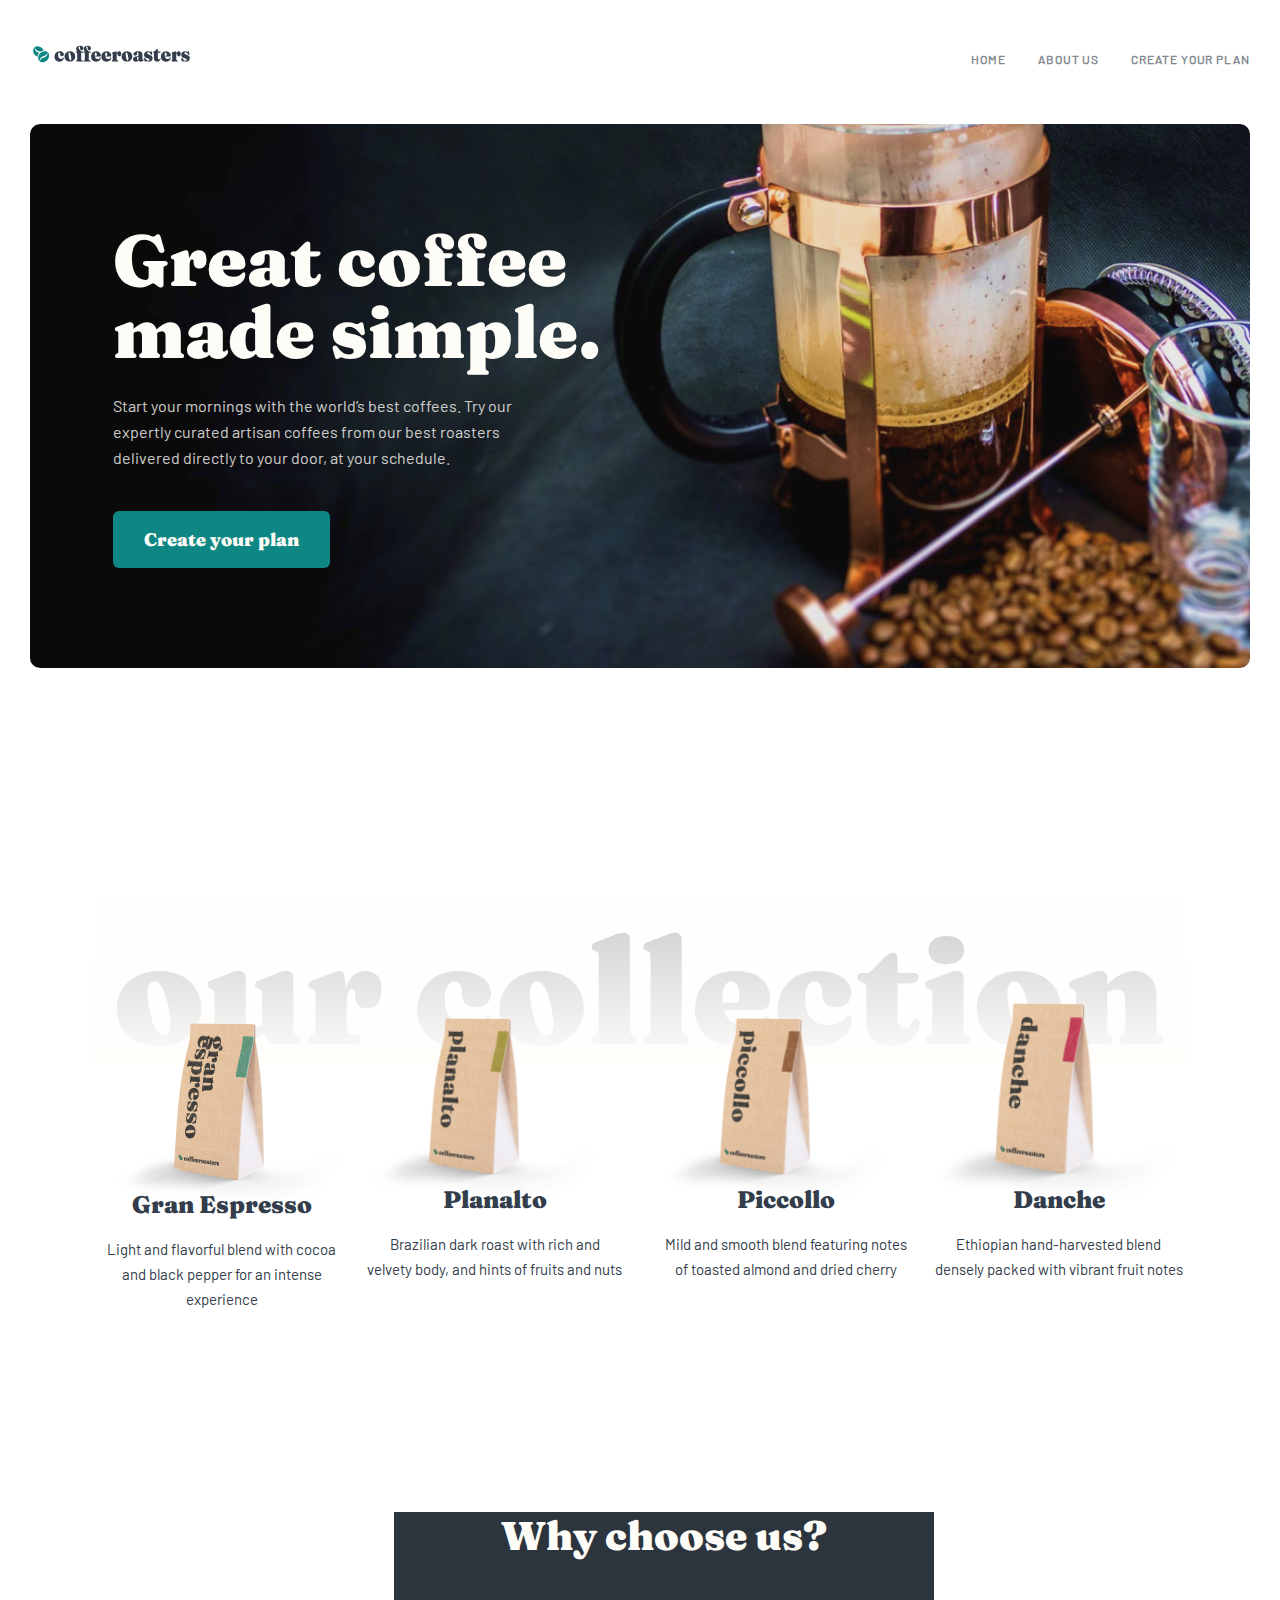
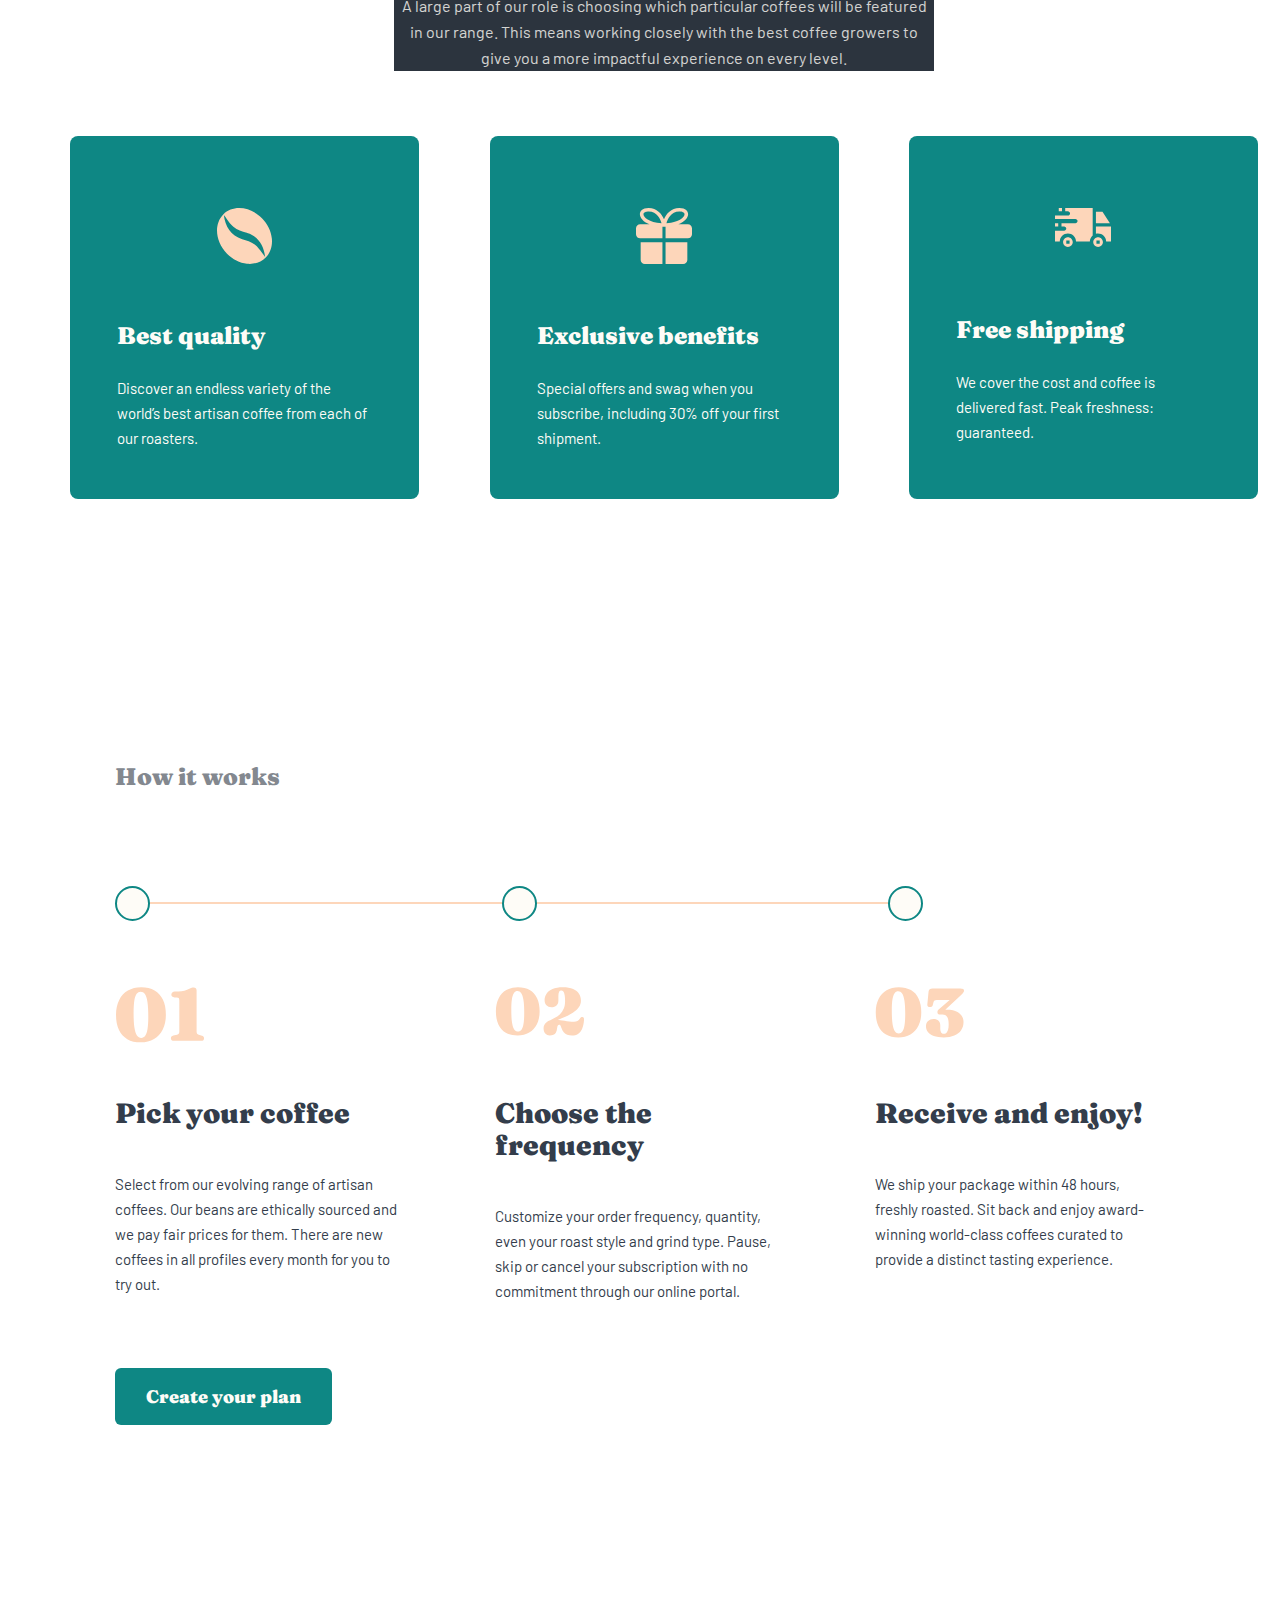
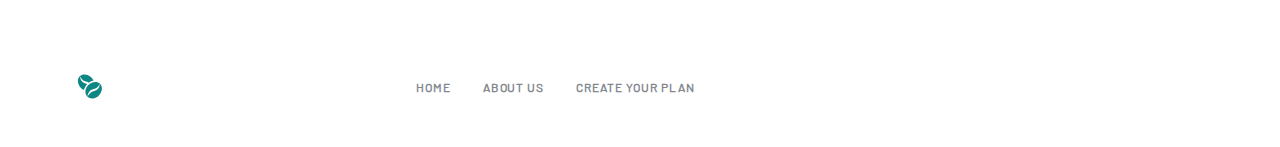
==== commit f626a996: "add about responsive page" ====
--- a/index.html
+++ b/index.html
@@ -24,7 +24,7 @@
                                 </a>
                             </li>
                             <li class="site-header__list-items">
-                                <a class="site-header__items-link" href="#">
+                                <a class="site-header__items-link" href="about.html">
                                     ABOUT US
                                 </a>
                             </li>
@@ -216,7 +216,7 @@
                         </a>
                     </li>
                     <li class="site-footer__nav-items">
-                        <a class="site-footer__nav-link" href="#">
+                        <a class="site-footer__nav-link" href="about.html">
                             ABOUT US
                         </a>
                     </li>
--- a/css/main.css
+++ b/css/main.css
@@ -70,6 +70,9 @@
   .site-main{
     flex-grow: 1;
 }
+.black-bg-color {
+    background-color: #293039;
+}
 .site-header {
     position: relative;
     display: flex;
@@ -116,6 +119,7 @@
     font-size: 12px;
     line-height: 15px;
     letter-spacing: 0.923077px;
+    text-transform: uppercase;
     color: #83888F;
     text-decoration: none;
 }
@@ -240,7 +244,6 @@
     flex-direction: column;
     align-items: center;
     padding: 64px 24px 660px 24px;
-    background-color: #282f38;
     border-radius: 10px;
 }
 .s3__intro-box {
@@ -248,12 +251,14 @@
     background-color: #2C343E;
 }
 .s3__title {
+    margin-top: 0;
     font-size: 28px;
     line-height: 28px;
     text-align: center;
     color: #FEFCF7;
 }
 .s3__text {
+    margin: 0;
     font-family: "Barlow";
     font-weight: 400;
     font-size: 15px;
@@ -395,10 +400,9 @@
     flex-direction: column;
     align-items: center;
     padding: 54px;
-    background-color: #2c343e;
 }
 .site-footer__logo {
-    margin-bottom: 49px;
+    margin-bottom: 15px;
 }
 .site-footer__nav-list {
     margin-bottom: 49px;
@@ -412,12 +416,13 @@
     margin-bottom: 24px;
 }
 .site-footer__nav-link {
-    font-family: 'Barlow';
+    font-family: "Barlow";
     font-style: normal;
     font-weight: 700;
     font-size: 12px;
     line-height: 15px; 
     letter-spacing: 0.923077px;
+    text-transform: uppercase;
     text-decoration: none;
     color: #83888F;
 }
@@ -432,8 +437,204 @@
     margin-right: 24px;
 }
 
-
-@media only screen and (max-width: 570px) {
+/* about us page start */
+
+.about-s1 {
+    width: 100%;
+    height: auto;
+    margin-bottom: 120px;
+    background-image: url("../images/about-intro.jpg");
+    background-size: cover;
+    border-radius: 10px;
+}
+.about-s1__intro {
+    max-width: 280px;
+    display: flex;
+    flex-direction: column;
+    align-items: center;
+    padding: 100px 25px;
+}
+.about-s1__intro-title {
+    margin: 0 0 25px 0;
+    font-size: 40px;
+    line-height: 40px;
+    text-align: center;
+    color: #FEFCF7;
+}
+.about-s1__intro-text {
+    margin: 0 0 40px 0;
+    font-family: "Barlow";
+    font-weight: 400;
+    font-size: 15px;
+    line-height: 25px;
+    text-align: center;
+    color: #FEFCF7;
+    opacity: 0.8;
+}
+
+.about-s2 {
+    margin: 0 auto;
+    display: flex;
+    flex-direction: column;
+    align-items: center;
+}
+.about-s2__img {
+    display: block;
+}
+.about-s2__img-tablet {
+    display: none;
+}
+.about-s2__img-desktop {
+    display: none;
+}
+.about-s2__box {
+    max-width: 327px;
+}
+.about-s2__title {
+    font-size: 32px;
+    line-height: 48px;
+    text-align: center;
+    color: #333D4B;        
+}
+.about-s2__text {
+    font-family: "Barlow";
+    font-style: normal;
+    font-weight: 400;
+    font-size: 15px;
+    line-height: 25px;
+    text-align: center;
+    color: #333D4B;
+    mix-blend-mode: normal;
+    opacity: 0.8;
+}
+
+.about-s3 {
+    margin: 150px 0 50px 0;
+    padding: 150px 0 50px 0;
+    display: flex;
+    flex-direction: column;
+    align-items: center;
+    border-radius: 10px;
+}
+.about-s3__box {
+    position: relative;
+    margin: 0 auto;
+}
+.about-s3__img {
+    position: absolute;
+    top: -65%;
+    left: calc(50% - 140px);
+}
+.about-s3__img-tablet {
+    display: none;
+}
+.about-s3__img-desktop {
+    display: none;
+}
+.about-s3__title-and-text-box {
+    max-width: 280px;
+}
+.about-s3__title {
+    font-size: 28px;
+    line-height: 28px;
+    text-align: center;
+    color: #FEFCF7;
+}
+.about-s3__text {
+    font-family: "Barlow";
+    font-style: normal;
+    font-weight: 400;
+    font-size: 15px;
+    line-height: 25px;
+    text-align: center;
+    color: #FEFCF7;
+    mix-blend-mode: normal;
+    opacity: 0.8;
+}
+
+.about-s4 {
+    padding-top: 130px;
+    margin: 40px 0 120px;
+    display: flex;
+    flex-direction: column;
+    align-items: center;
+}
+.about-s4__title {
+    margin: 0 0 70px 0;
+    font-size: 24px;
+    line-height: 32px;
+    text-align: center;
+    color: #83888F;    
+}
+.about-s4__list {
+    padding-left: 0;
+    display: flex;
+    flex-direction: column;
+    align-items: center;
+    list-style: none;
+}
+.about-s4__items {
+    max-width: 326px;
+    margin: 0 auto;
+}
+.about-s4__items:not(:last-child) {
+    margin-bottom: 80px;
+}
+.about-s4__items::before {
+    display: block;
+    width: 51px;
+    height: 59px;
+    margin: 0 auto 38px auto;
+    background-image: url("../images/britain.svg");
+    background-repeat: no-repeat;
+    background-size: contain;
+    content: "";
+}
+.about-s4__items:nth-child(2)::before {
+    background-image: url("../images/canada.svg");
+}
+.about-s4__items:nth-child(3)::before {
+    background-image: url("../images/avrtralia.svg");
+}
+.about-s4__items-title {
+    margin: 0 0 25px 0;
+    font-size: 28px;
+    line-height: 36px;
+    text-align: center;
+    color: #333D4B;    
+}
+p {
+    margin: 0;
+}
+.about-s4__adres-box {
+    display: flex;
+    flex-direction: column;
+    align-items: center;
+    font-family: "Barlow";
+    font-style: normal;
+    font-weight: 400;
+    font-size: 16px;
+    line-height: 26px;
+    text-align: center;
+    color: #333D4B;    
+}
+.about-s4__tel-link {
+    font-family: "Barlow";
+    font-style: normal;
+    font-weight: 400;
+    font-size: 16px;
+    line-height: 26px;
+    text-decoration: none;
+    text-align: center;
+    color: #333D4B;    
+}
+
+
+
+/* about us page end */
+
+
+@media only screen and (max-width: 649px) {
     .site-header {
         position: relative;
         top: 0%;
@@ -481,7 +682,7 @@
     
 }
 
-@media only screen and (min-width: 570px){
+@media only screen and (min-width: 650px){
     .container {
         padding: 0 25px;
     }
@@ -577,7 +778,9 @@
         flex-direction: row;
         align-items: center;
         max-width: 573px;
+        margin-left: auto;
         margin-bottom: 24px;
+        margin-right: auto;
         padding: 41px 48px 41px 70px;
         background-color: #0E8784;
         border-radius: 8px;
@@ -602,6 +805,15 @@
     }
     .s3__items-box {
         max-width: 343px;
+        display: flex;
+        flex-direction: column;
+        align-items: flex-start;
+    }
+    .s3__items-title {
+        text-align: start;
+    }
+    .s3__items-text {
+        text-align: start;
     }
 
     .s4 {
@@ -715,10 +927,199 @@
         margin-bottom: 0;
         margin-right: 32px;
     }
-
-}
-
-@media only screen and (min-width: 870px){
+    .about-s1 {
+        width: 100%;
+        height: auto;
+        margin-bottom: 120px;
+        background-image: url("../images/about-intro-tablet.jpg");
+        background-size: cover;
+        border-radius: 10px;
+    }
+    .about-s1__intro {
+        max-width: 398px;
+        display: flex;
+        flex-direction: column;
+        align-items: flex-start;
+        padding: 100px 25px;
+    }
+    .about-s1__intro-title {
+        margin: 0 0 25px 0;
+        font-size: 40px;
+        line-height: 40px;
+        text-align: start;
+        color: #FEFCF7;
+    }
+    .about-s1__intro-text {
+        margin: 0 0 40px 0;
+        font-family: "Barlow";
+        font-weight: 400;
+        font-size: 15px;
+        line-height: 25px;
+        text-align: start;
+        color: #FEFCF7;
+        opacity: 0.8;
+    }
+    
+    .about-s2 {
+        margin: 0 auto;
+        display: flex;
+        flex-direction: row;
+        justify-content: space-evenly;
+    }
+    .about-s2__img {
+        display: none;
+    }
+    .about-s2__img-tablet {
+        margin-right: 10px;
+        display: block;
+    }
+    .about-s2__img-desktop {
+        display: none;
+    }
+    .about-s2__box {
+        max-width: 340px;
+    }
+    .about-s2__title {
+        font-size: 32px;
+        line-height: 48px;
+        text-align: center;
+        color: #333D4B;        
+    }
+    .about-s2__text {
+        font-family: "Barlow";
+        font-style: normal;
+        font-weight: 400;
+        font-size: 15px;
+        line-height: 25px;
+        text-align: center;
+        color: #333D4B;
+        mix-blend-mode: normal;
+        opacity: 0.8;
+    }
+    
+    .about-s3 {
+        margin: 200px 0 50px 0;
+        padding: 200px 0 50px 0;
+        display: flex;
+        flex-direction: column;
+        align-items: center;
+        border-radius: 10px;
+    }
+    .about-s3__box {
+        position: relative;
+        max-width: 540px;
+        margin: 0 auto;
+    }
+    .about-s3__img-tablet {
+        position: absolute;
+        top: -105%;
+        left: calc(50% - 287px);
+        display: block;
+        border-radius: 10px;
+    }
+    .about-s3__img {
+        display: none;
+    }
+    .about-s3__title {
+        font-size: 28px;
+        line-height: 28px;
+        text-align: center;
+        color: #FEFCF7;
+    }
+    .about-s3__text {
+        font-family: "Barlow";
+        font-style: normal;
+        font-weight: 400;
+        font-size: 15px;
+        line-height: 25px;
+        text-align: center;
+        color: #FEFCF7;
+        mix-blend-mode: normal;
+        opacity: 0.8;
+    }
+    
+    .about-s4 {
+        padding-top: 130px;
+        margin: 40px 0 120px;
+        display: flex;
+        flex-direction: column;
+        align-items: flex-start;
+    }
+    .about-s4__title {
+        margin: 0 0 70px 0;
+        font-size: 24px;
+        line-height: 32px;
+        text-align: center;
+        color: #83888F;    
+    }
+    .about-s4__list {
+        display: flex;
+        flex-direction: row;
+        align-items: flex-start;
+    }
+    .about-s4__items {
+        max-width: 223px;
+        margin: 0 auto;
+    }
+    .about-s4__items:not(:last-child) {
+        margin-right: 10px;
+        margin-bottom: 0px;
+    }
+    .about-s4__items::before {
+        display: block;
+        width: 51px;
+        height: 59px;
+        margin: 0 0 38px 0;
+        background-image: url("../images/britain.svg");
+        background-repeat: no-repeat;
+        background-size: contain;
+        content: "";
+    }
+    .about-s4__items:nth-child(2)::before {
+        background-image: url("../images/canada.svg");
+    }
+    .about-s4__items:nth-child(3)::before {
+        background-image: url("../images/avrtralia.svg");
+    }
+    .about-s4__items-title {
+        margin: 0 0 25px 0;
+        font-size: 28px;
+        line-height: 36px;
+        text-align: start;
+        color: #333D4B;    
+    }
+    p {
+        margin: 0;
+    }
+    .about-s4__adres-box {
+        display: flex;
+        flex-direction: column;
+        align-items: flex-start;
+        font-family: "Barlow";
+        font-style: normal;
+        font-weight: 400;
+        font-size: 16px;
+        line-height: 26px;
+        text-align: start;
+        color: #333D4B;    
+    }
+    .about-s4__tel-link {
+        font-family: "Barlow";
+        font-style: normal;
+        font-weight: 400;
+        font-size: 16px;
+        line-height: 26px;
+        text-decoration: none;
+        text-align: start;
+        color: #333D4B;    
+    }
+    
+
+
+}
+
+
+@media only screen and (min-width: 1000px){
     .container {
         padding: 0 30px;
     }
@@ -787,6 +1188,7 @@
         max-width: 255px;
     }
     .s3 {
+        width: 100%;
         padding-bottom: 220px;
     }
     .s3__list {
@@ -925,13 +1327,13 @@
         flex-direction: row;
         align-items: center;
         padding: 47px;
-        background-color: #2c343e;
     }
     .site-footer__logo {
         margin-right: 103px;
         margin-bottom: 0;
     }
     .site-footer__nav-list {
+        margin-top: 0;
         margin-bottom: 0;
         flex-direction: row;
     }
@@ -949,8 +1351,205 @@
         color: #FDD6BA;
     }
 
-
-}
-
-
-
+    .about-s1 {
+        width: 100%;
+        height: auto;
+        margin-bottom: 120px;
+        background-image: url("../images/intro-bg-desktop.jpg");
+        background-size: cover;
+        border-radius: 10px;
+    }
+    .about-s1__intro {
+        max-width: 445px;
+        margin-left: 85px;
+        display: flex;
+        flex-direction: column;
+        align-items: flex-start;
+        padding: 100px 25px;
+    }
+    .about-s1__intro-title {
+        margin: 0 0 25px 0;
+        font-size: 40px;
+        line-height: 48px;
+        text-align: start;
+        color: #FEFCF7;
+    }
+    .about-s1__intro-text {
+        margin: 0 0 40px 0;
+        font-family: "Barlow";
+        font-weight: 400;
+        font-size: 16px;
+        line-height: 26px;
+        text-align: start;
+        color: #FEFCF7;
+        opacity: 0.8;
+    }
+    
+    .about-s2 {
+        margin: 0 auto;
+        display: flex;
+        flex-direction: row;
+        justify-content: space-around;
+        align-items: center;
+    }
+    .about-s2__img {
+        display: none;
+    }
+    .about-s2__img-tablet {
+        display: none;
+    }
+    .about-s2__img-desktop {
+        margin-right: 10px;
+        display: block;
+    }
+    .about-s2__box {
+        max-width: 540px;
+    }
+    .about-s2__title {
+        font-size: 40px;
+        line-height: 48px;
+        text-align: center;
+        color: #333D4B;        
+    }
+    .about-s2__text {
+        font-family: "Barlow";
+        font-style: normal;
+        font-weight: 400;
+        font-size: 16px;
+        line-height: 26px;
+        text-align: start;
+        color: #333D4B;
+        mix-blend-mode: normal;
+        opacity: 0.8;
+    }
+    
+    .about-s3 {
+        margin: 150px 0 50px 0;
+        padding: 50px 0 160px 0;
+        display: flex;
+        flex-direction: row;
+        justify-content: start;
+        align-items: center;
+        border-radius: 10px;
+    }
+    .about-s3__box {
+        position: relative;
+        margin: 0 0;
+    }
+    .about-s3__img {
+        display: none;
+    }
+    .about-s3__img-tablet {
+        display: none;
+    }
+    .about-s3__img-desktop {
+        display: block;
+        position: absolute;
+        top: -56%;
+        left: calc(50% + 460px);
+    }
+    .about-s3__title-and-text-box {
+        max-width: 540px;
+    }
+    .about-s3__title {
+        font-size: 40px;
+        line-height: 48px;
+        text-align: center;
+        color: #FEFCF7;
+    }
+    .about-s3__text {
+        font-family: "Barlow";
+        font-style: normal;
+        font-weight: 400;
+        font-size: 16px;
+        line-height: 26px;
+        text-align: start;
+        color: #FEFCF7;
+        mix-blend-mode: normal;
+        opacity: 0.8;
+    }
+    
+    .about-s4 {
+        padding-top: 130px;
+        margin: 40px 0 120px;
+        display: flex;
+        flex-direction: column;
+        align-items: flex-start;
+    }
+    .about-s4__title {
+        margin: 0 0 70px 0;
+        font-size: 24px;
+        line-height: 32px;
+        text-align: start;
+        color: #83888F;    
+    }
+    .about-s4__list {
+        padding-left: 0;
+        display: flex;
+        flex-direction: row;
+        justify-content: start;
+        align-items: flex-start;
+        list-style: none;
+    }
+    .about-s4__items {
+        max-width: 285px;
+        margin: 0 0;
+    }
+    .about-s4__items:not(:last-child) {
+        margin-right: 95px;
+        margin-bottom: 0px;
+    }
+    .about-s4__items::before {
+        display: block;
+        width: 51px;
+        height: 59px;
+        margin: 0 0 38px 0;
+        background-image: url("../images/britain.svg");
+        background-repeat: no-repeat;
+        background-size: contain;
+        content: "";
+    }
+    .about-s4__items:nth-child(2)::before {
+        background-image: url("../images/canada.svg");
+    }
+    .about-s4__items:nth-child(3)::before {
+        background-image: url("../images/avrtralia.svg");
+    }
+    .about-s4__items-title {
+        margin: 0 0 25px 0;
+        font-size: 32px;
+        line-height: 36px;
+        text-align: start;
+        color: #333D4B;    
+    }
+    p {
+        margin: 0;
+    }
+    .about-s4__adres-box {
+        display: flex;
+        flex-direction: column;
+        align-items: flex-start;
+        font-family: "Barlow";
+        font-style: normal;
+        font-weight: 400;
+        font-size: 16px;
+        line-height: 26px;
+        text-align: start;
+        color: #333D4B;    
+    }
+    .about-s4__tel-link {
+        font-family: "Barlow";
+        font-style: normal;
+        font-weight: 400;
+        font-size: 16px;
+        line-height: 26px;
+        text-decoration: none;
+        text-align: start;
+        color: #333D4B;    
+    }
+
+
+}
+
+
+
